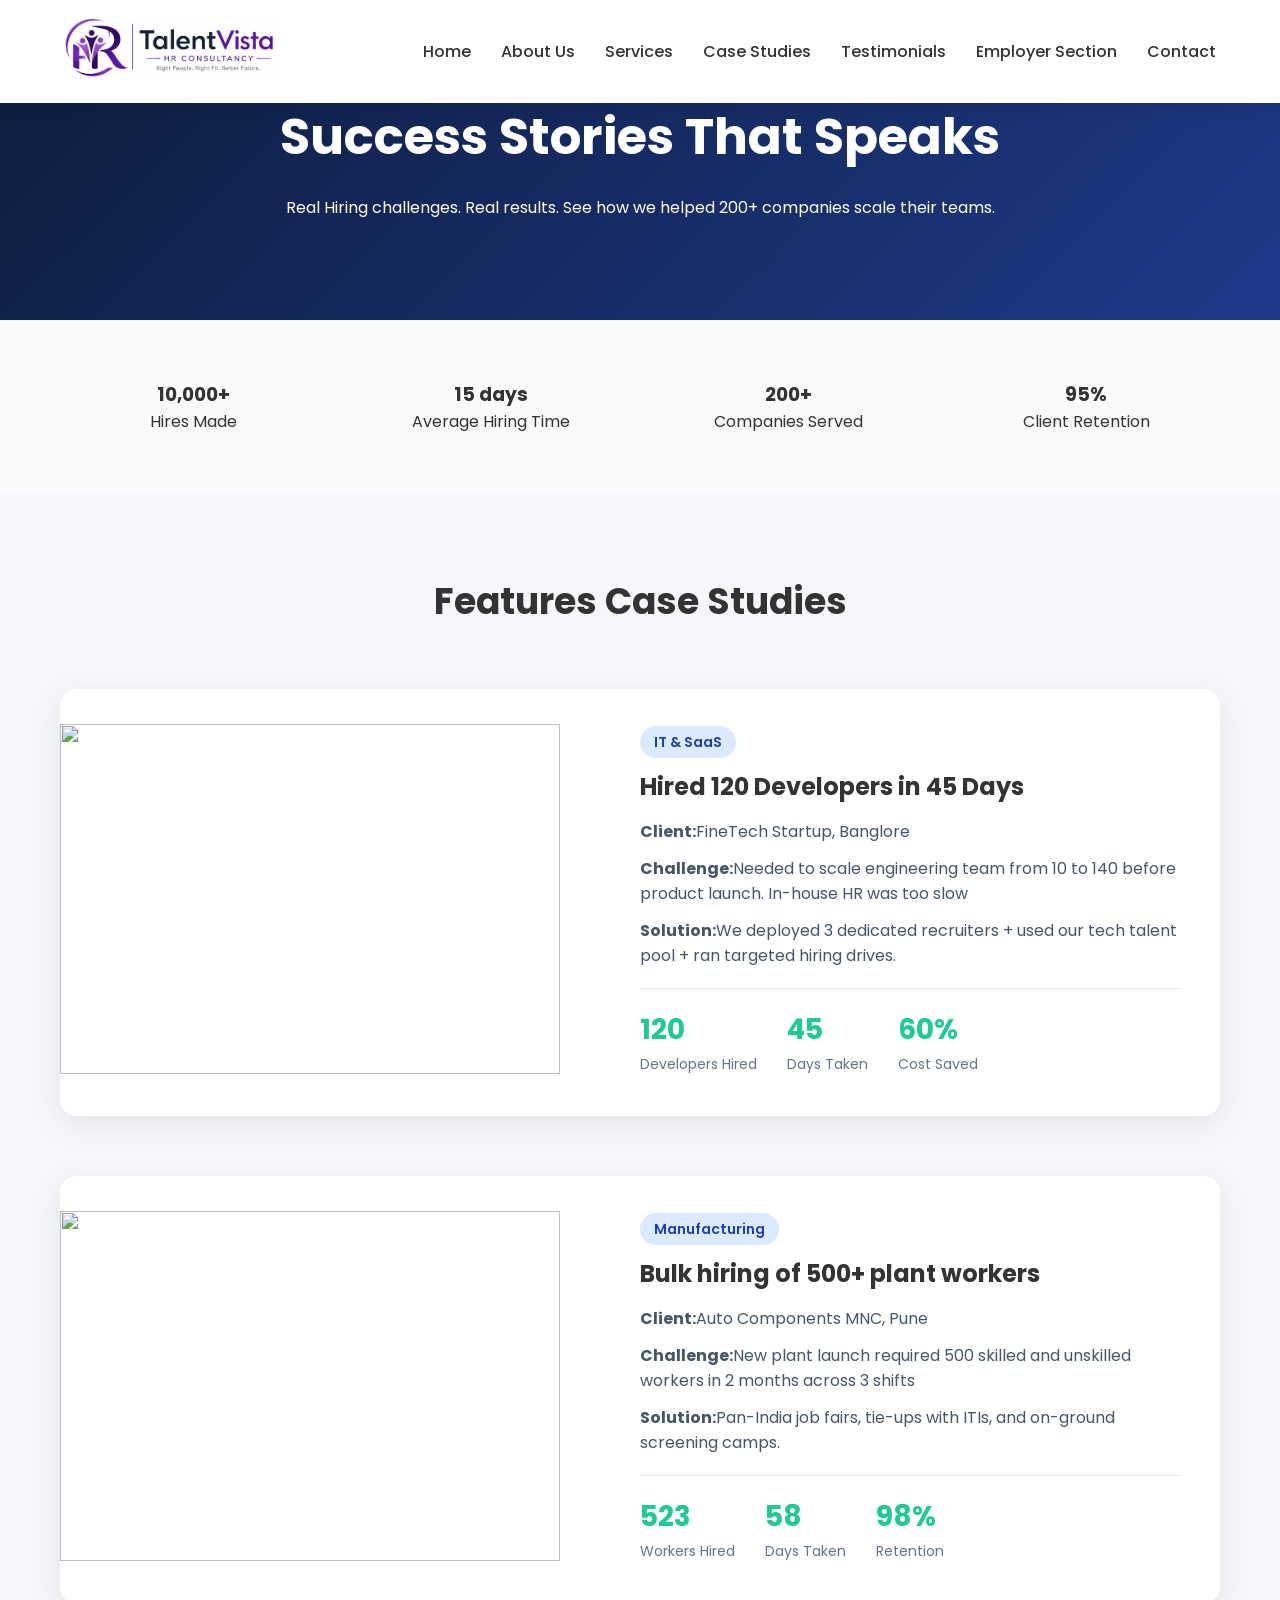
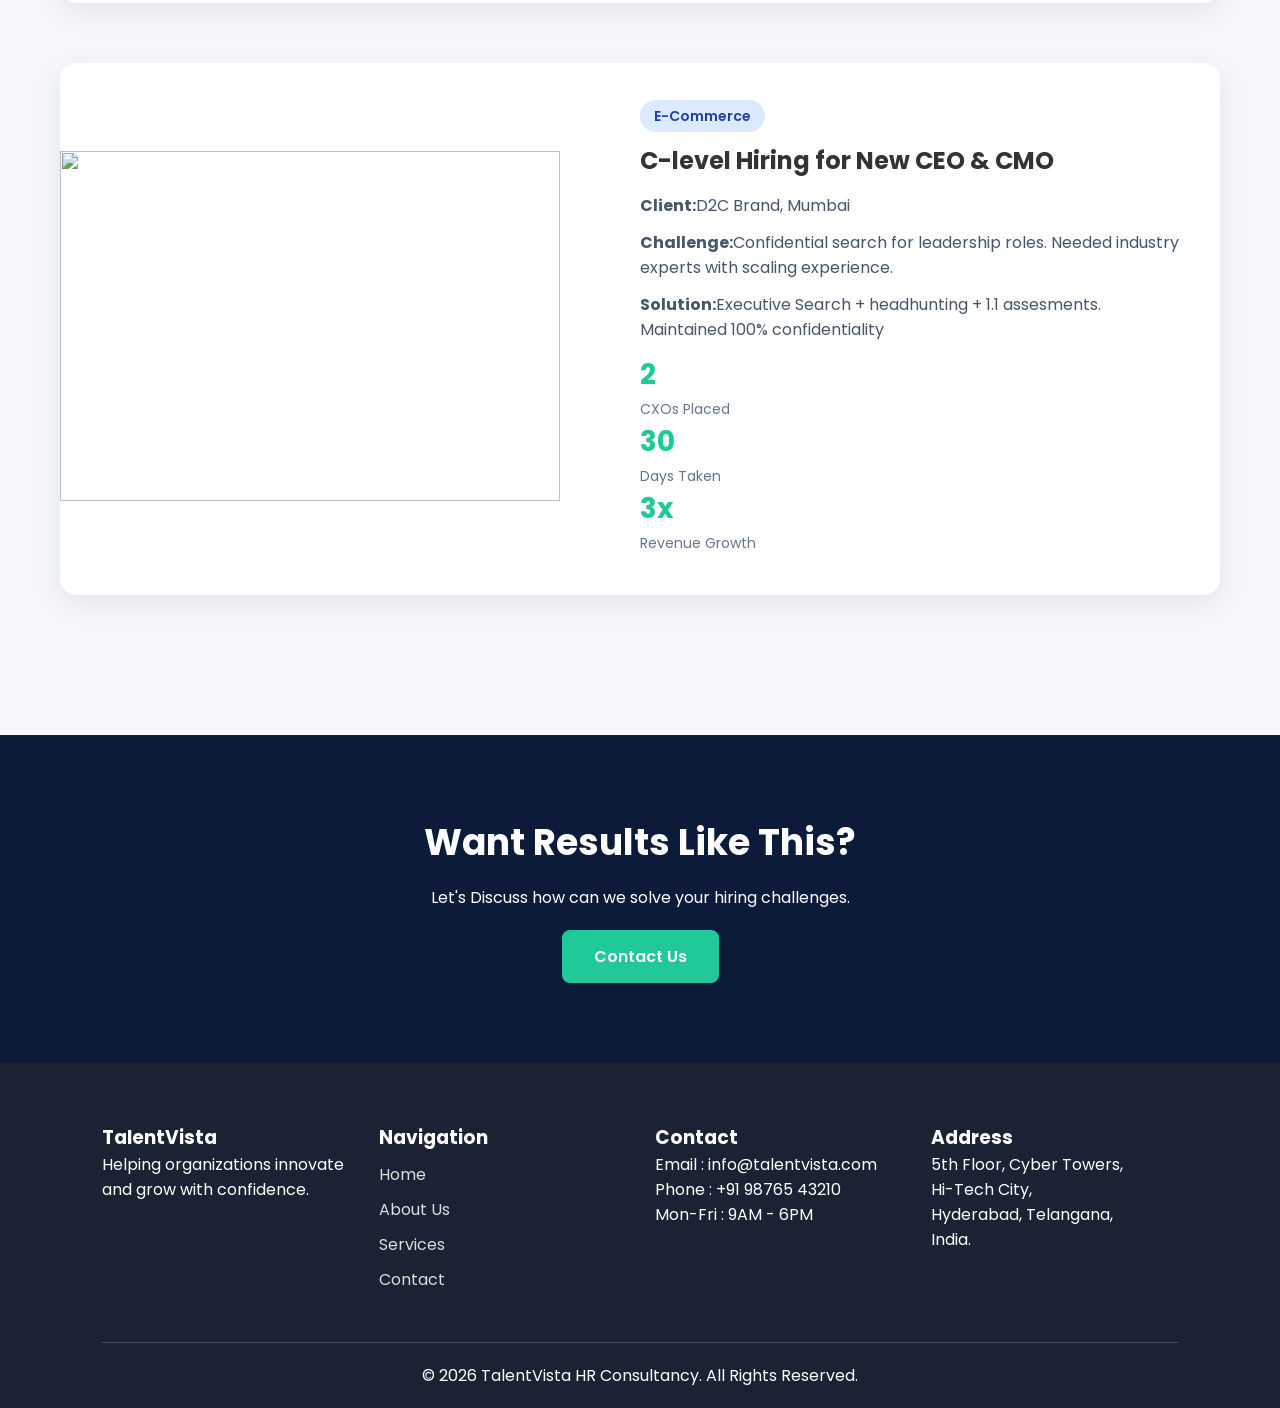
==== case.html @ 6d8c7184 "Rename cases.html to case.html" ====
<!DOCTYPE html>
<html>
    <head>
        <title>Case Studies</title>
        
    <meta charset="UTF-8">
    <meta name="viewport" content="width=device-width, initial-scale=1.0">

    <title>TalentVista</title>
    <link rel="icon" type="image/png" href="inminilogo.png">
    <link rel="preconnect" href="https://fonts.googleapis.com">
    <link rel="preconnect" href="https://fonts.gstatic.com" crossorigin>
    <link rel="stylesheet" href="https://cdnjs.cloudflare.com/ajax/libs/font-awesome/6.5.2/css/all.min.css">
    <link href="https://fonts.googleapis.com/css2?family=Poppins:wght@300;400;500;600;700;800&display=swap" rel="stylesheet">
    <link rel="stylesheet" href="incss.css">

    <style>
        
           *  {
    margin: 0;
    padding: 0;
    box-sizing: border-box;
    font-family: Poppins, sans-serif;
    scroll-behavior: smooth;
}

body {
    background: #f5f7fb;
    color: #333;
}

header {
    position: fixed;
    width: 100%;
    background: white;
    box-shadow: 0 5px 15px rgba(0, 0, 0, .08);
    z-index: 1000;
}

.logo img {
    height: 60px;
    width: auto;
}

.navbar {
    display: flex;
    justify-content: space-between;
    align-items: center;
    padding: 18px 5%;
}

.nav-links {
    display: flex;
    list-style: none;
    gap: 30px;
}

.nav-links a {
    text-decoration: none;
    color: #333;
    font-weight: 500;
    transition: .3s;
}

.nav-links a:hover {
    color: #6F2DBD;
}

footer {
    background: #1B2233;
    color: white;
    padding: 60px 8% 20px;
}

.footer-grid {
    display: grid;
    grid-template-columns: repeat(4, 1fr);
}

.footer-grid a {
    display: block;
    color: #ddd;
    text-decoration: none;
    margin: 10px 0;
}

.copyright {
    margin-top: 40px;
    text-align: center;
    border-top: 1px solid rgba(255, 255, 255, .2);
    padding-top: 20px;
}

.hamburger {
    display: none;
    flex-direction: column;
    gap: 5px;
    cursor: pointer;
}

.hamburger span {
    width: 25px;
    height: 3px;
    background: #333;
}

.container {
    max-width: 1200px;
    margin: 0 auto;
    padding: 0 20px;
}

.case-hero {
    background: linear-gradient(135deg, #0d1b3a 0%, #1e3a8a 100%);
    color:white;
    padding: 100px 20px;
    text-align: center;
}

.case-hero h1 {
    font-size: 50px;
    margin-bottom: 20px;
}

.stats-section {
    padding: 60px 20px;
    background : #f8fafc;

}

.stats-grid {
    display: grid;
    grid-template-columns: repeat(4, 1fr);
    gap: 30px;
    text-align: center;
}

.stat-item h3 {
    font-size: 40px;
    color: #20c997;
}

.stat-item p {
    color: #64748b;
}

.case-section {
    padding: 80px 20px;

}

.case-section h2 {
    text-align: center;
    font-size: 36px;
    margin-bottom: 60px;
}

.case-card {
    display: flex;
    gap: 40px;
    background-color: white;
    border-radius: 16px;
    box-shadow: 0 8px 30px rgba(0,0,0,0.08);
    margin-bottom: 60px;
    overflow: hidden;
    align-items: center;
}

.case-img img{
    width: 500px;
    height: 350px;
    object-fit: cover;
}

.case-content {
    padding: 40px;
    flex: 1;
}

.tag {
    background-color: #dbeafe;
    color: #1e40af;
    padding: 6px 14px;
    border-radius: 20px;
    font-size: 14px;
    font-weight: 600;
}

.case-content h3 {
    font-size: 24px;
    margin: 15px 0;
}

.case-content p {
    color: #475569;
    margin-bottom: 12px;
}

.case-results {
    display: flex;
    gap: 30px;
    margin-top: 20px;
    padding-top: 20px;
    border-top: 1px solid #e2e8f0;
}

.result h4 {
    font-size: 28px;
    color: #20c997;
}

.result span {
    font-size: 14px;
    color: #64748b;
}

.case-cta {
    background-color: #0d1b3a;
    color: white;
    padding: 80px 20px;
    text-align: center;
}

.case-cta h2 {
    font-size: 36px;
    margin-bottom: 15px;
}

.btn-primary {
    background-color: #20c997;
    color: white;
    padding: 14px 32px;
    border-radius: 8px;
    text-decoration: none;
    font-weight: 600;
    display: inline-block;
    margin-top: 20px;
}




@media(max-width:768px) {


    .nav-links {
        position: absolute;
        right: -100%;
        top: 75px;
        width: 100%;
        background: white;
        flex-direction: column;
        text-align: center;
        padding: 30px;
        transition: .4s;
    }

    .nav-links.active {
        right: 0;
    }

    .hamburger {
        display: flex;
    }

    .container {
        width: 100%;
        height:auto;
    }

    .case-hero {
        padding: 50px 20px;
    }

    .case-hero h1 {
        font-size: 36px;
    }

    .stats-grid {
        grid-template-columns: repeat(2, 1fr);
    }

    .case-card {
        flex-direction: column;
    }

    .case-img img{
        width: 100%;
        height: auto;
    }

    .case-content {
        padding: 20px;
    }

    .case-cta h2 {
        font-size: 30px;
    }

    .footer-grid {
        grid-template-columns: repeat(2, 1fr);
    }
}
    </style>
    </head>
    <body>

         <header>

        <nav class="navbar">

            <div class="logo">

            <img src="logo.png" alt="logo"></a>

            </div>

            <ul class="nav-links" id="navLinks">

                <li><a href="index.html">Home</a></li>
                <li><a href="about.html">About Us</a></li>
                <li><a href="services.html">Services</a></li>
                <li><a href="case.html">Case Studies</a></li>
                <li><a href="testimonials.html">Testimonials</a></li>
                <li><a href="employer.html">Employer Section</a></li>
                <li><a href="contact.html">Contact</a></li>

            </ul>

            <div class="hamburger" id="hamburger">
                <span></span>
                <span></span>
                <span></span>
            </div>

        </nav>

    </header>
        <section class="case-hero">
            <div class="container">
                <h1>Success Stories That Speaks</h1>
                <p>Real Hiring challenges. Real results. See how we helped 200+ companies scale their teams.</p>
            </div>
        </section>

        <section class="stats-section">
            <div class="container">
                <div class="stats-grid">
                    <div class="stst-item">
                        <h3>10,000+</h3>
                        <p>Hires Made</p>
                    </div>

                    <div class="stst-item">
                        <h3>15 days</h3>
                        <p>Average Hiring Time</p>
                </div>

                <div class="stst-item">
                    <h3>200+</h3>
                    <p>Companies Served</p>
            </div>

            <div class="stst-item">
                <h3>95% </h3>
                <p>Client Retention</p>
            </div>
                </div>
            </div>
        
        </section>

        <section class="case-section">
            <div class="container">
                <h2>Features Case Studies</h2>

                <div class="case-card">
                    <div class="case-img">
                        <img src="https://img.magnific.com/free-photo/lifestyle-beauty-fashion-people-emotions-concept-young-asian-female-office-manager-ceo-with-pleased-expression-standing-white-background-smiling-with-arms-crossed-chest_1258-59329.jpg?semt=ais_test_b&w=740&q=80">
                        </div>
                        <div class="case-content">
                            <span class="tag">IT & SaaS</span>
                            <h3>Hired 120 Developers in 45 Days</h3>
                            <p><strong>Client:</strong>FineTech Startup, Banglore</p>
                            <p><strong>Challenge:</strong>Needed to scale engineering team from 10 to 140 before product launch. In-house HR was too slow</p>
                            <p><strong>Solution:</strong>We deployed 3 dedicated recruiters + used our tech talent pool + ran targeted hiring drives.</p>
                            <div class="case-results">
                                <div class="result">
                                    <h4>120</h4>
                                    <span>Developers Hired</span>
                                </div>

                                <div class="result">
                                    <h4>45</h4>
                                    <span>Days Taken</span>
                                </div>

                                <div class="result">
                                    <h4>60%</h4>
                                    <span>Cost Saved</span>
                            </div>
                        </div>
                    </div>
                </div>


                <div class="case-card">
                    <div class="case-img">
                        <img src="https://media.istockphoto.com/id/1394347360/photo/confident-young-black-businesswoman-standing-at-a-window-in-an-office-alone.jpg?s=612x612&w=0&k=20&c=tOFptpFTIaBZ8LjQ1NiPrjKXku9AtERuWHOElfBMBvY=">
                    </div>
                    <div class="case-content">
                        <span class="tag">Manufacturing</span>
                        <h3>Bulk hiring of 500+ plant workers</h3>
                        <p><strong>Client:</strong>Auto Components MNC, Pune</p>
                        <p><strong>Challenge:</strong>New plant launch required 500 skilled and unskilled workers in 2 months across 3 shifts</p>
                        <p><strong>Solution:</strong>Pan-India job fairs, tie-ups with ITIs, and on-ground screening camps.</p>
                        <div class="case-results">
                            <div class="result">
                                <h4>523</h4>
                                <span>Workers Hired</span>
                            </div>
                            <div class="result">
                                <h4>58</h4>
                                <span>Days Taken</span>
                            </div>
                            <div class="result">
                                <h4>98%</h4>
                                <span>Retention</span>
                        </div>
                    </div>
                </div>
            </div>

            <div class="case-card">
                <div class="case-img">
                    <img src="https://st2.depositphotos.com/2931363/6569/i/450/depositphotos_65699901-stock-photo-black-man-keeping-arms-crossed.jpg">
                </div>
                <div class="case-content">
                    <span class="tag">E-Commerce</span>
                    <h3>C-level Hiring for New CEO & CMO</h3>
                    <p><strong>Client:</strong>D2C Brand, Mumbai</p>
                    <p><strong>Challenge:</strong>Confidential search for leadership roles. Needed industry experts with scaling experience.</p>
                    <p><strong>Solution:</strong>Executive Search + headhunting + 1.1 assesments. Maintained 100% confidentiality</p>
                    <div class="case-result">
                        <div class="result">
                            <h4>2</h4>
                            <span>CXOs Placed</span>
                        </div>
                        <div class="result">
                            <h4>30</h4>
                            <span>Days Taken</span>
                        </div>
                        <div class="result">
                            <h4>3x</h4>
                            <span>Revenue Growth</span>
                        </div>
                    </div>
                </div>
            </div>
            </div>
        </section>

        <section class="case-cta">
            <div class="container">
                <h2>Want Results Like This?</h2>
                <p>Let's Discuss how can we solve your hiring challenges.</p>
                <a href="contact.html" class="btn-primary">Contact Us</a>
            </div>
        </section>

        
            <footer id="contact">

        <div class="footer-grid">

            <div>

                <h3>TalentVista</h3>

                <p>

                    Helping organizations innovate and grow with confidence.

                </p>

            </div>

            <div>

                <h3>Navigation</h3>

                <a href="index.html">Home</a>

                <a href="about.html">About Us</a>

                <a href="services.html">Services</a>

                <a href="contact.html">Contact</a>

            </div>

            <div>

                <h3>Contact</h3>

                <p>Email : info@talentvista.com</p>

                <p>Phone : +91 98765 43210</p>

                <p>Mon-Fri : 9AM - 6PM</p>

            </div>

            <div>

                <h3>Address</h3>

                <p>

                    5th Floor, Cyber Towers,<br>

                    Hi-Tech City,<br>

                    Hyderabad, Telangana,<br>

                    India.

                </p>

            </div>

        </div>

        <div class="copyright">

            © 2026 TalentVista HR Consultancy. All Rights Reserved.

        </div>

    </footer>

      <script>
          
             const navLinks = document.getElementById("navLinks"); 
             const hamburger = document.getElementById("hamburger");
            
             
            hamburger.addEventListener("click",function(){
                navLinks.classList.toggle("active");
            }); 
    </script>

    </body>
</html>
---- incss.css ----
* {
    margin: 0;
    padding: 0;
    box-sizing: border-box;
    font-family: Poppins, sans-serif;
    scroll-behavior: smooth;
}

body {
    background: #f5f7fb;
    color: #333;
}

header {
    position: fixed;
    width: 100%;
    background: white;
    box-shadow: 0 5px 15px rgba(0, 0, 0, .08);
    z-index: 1000;
}

.logo img {
    height: 60px;
    width: auto;
}

.navbar {
    display: flex;
    justify-content: space-between;
    align-items: center;
    padding: 18px 5%;
}

.nav-links {
    display: flex;
    list-style: none;
    gap: 30px;
}

.nav-links a {
    text-decoration: none;
    color: #333;
    font-weight: 500;
    transition: .3s;
}

.nav-links a:hover {
    color: #6F2DBD;
}

.hero {
    position: relative;
    min-height: 100vh;
    display: flex;
    align-items: center;
    justify-content: center;
    text-align: center;
    padding: 120px 8%;
    overflow: hidden;
    background: url("https://static.vecteezy.com/system/resources/previews/024/162/378/large_2x/[base64].jpg?auto=format&fit=crop&w=1800&q=80") center center/cover no-repeat;
}

.hero-overlay {
    position: absolute;
    inset: 0;
    background: linear-gradient(rgba(5, 20, 45, .82), rgba(5, 20, 45, .82));
}

.hero-content {
    position: relative;
    z-index: 2;
    max-width: 900px;
}

.hero-content h1 {
    font-size: 64px;
    color: #fff;
    line-height: 1.2;
    margin-bottom: 25px;
    font-weight: 700;
}

.hero-content p {
    color: #f5f5f5;
    font-size: 20px;
    line-height: 1.8;
    margin-bottom: 40px;
}

.buttons {
    display: flex;
    justify-content: center;
    gap: 20px;
    flex-wrap: wrap;
}

.btn {
    padding: 15px 35px;
    background: #6F2DBD;
    color: #fff;
    text-decoration: none;
    border-radius: 50px;
    font-weight: 600;
    transition: .35s;
}

.btn:hover {
    transform: translateY(-5px);
    box-shadow: 0 15px 35px rgba(12, 108, 255, .35);
}

.outline {
    background: transparent;
    border: 2px solid #fff;
    color: #fff;
}

.outline:hover {
    background: #fff;
    color: #6F2DBD;
}

.about {
    background: #fff;
}

.about-container {
    display: flex;
    align-items: center;
    justify-content: space-between;
    gap: 60px;
    flex-wrap: wrap;
}

.about-image {
    flex: 1;
    min-width: 320px;
}

.about-image img {
    width: 100%;
    border-radius: 20px;
    box-shadow: 0 20px 50px rgba(0, 0, 0, .15);
    transition: .5s;
}

.about-image img:hover {
    transform: scale(1.04);
}

.about-content {
    flex: 1;
    min-width: 320px;
}

.about-content h2 {
    text-align: left;
    margin-bottom: 20px;
    font-size: 42px;
}

.about-content p {
    margin-bottom: 20px;
    color: #555;
    line-height: 1.8;
}



section {
    padding: 80px 8%;
}

section h2 {
    text-align: center;
    margin-bottom: 40px;
    font-size: 38px;
}

.cards,
.industry-grid,
.stats,
.testimonial-grid,
.footer-grid {
    display: grid;
    gap: 30px;
}

.cards {
    grid-template-columns: repeat(auto-fit, minmax(240px, 1fr));
}

.card {
    background: white;
    padding: 35px;
    border-radius: 18px;
    text-align: center;
    transition: .4s;
}

.card:hover {
    transform: translateY(-10px);
}

.card i {
    font-size: 40px;
    color: #A855F7;
    margin-bottom: 20px;
}

.industry-grid {
    grid-template-columns: repeat(auto-fit, minmax(180px, 1fr));
}

.industry-grid span {
    padding: 25px;
    background: #fc5e02b2;
    border-radius: 15px;
    text-align: center;
    font-weight: 600;
}

.stats {
    grid-template-columns: repeat(auto-fit, minmax(180px, 1fr));
    text-align: center;
    background: #6F2DBD;
    color: white;
}

.counter {
    font-size: 52px;
}

.testimonial-grid {
    grid-template-columns: repeat(auto-fit, minmax(280px, 1fr));
}

.testimonial {
    background: white;
    padding: 30px;
    border-radius: 18px;
}

footer {
    background: #1B2233;
    color: white;
    padding: 60px 8% 20px;
}

.footer-grid {
    grid-template-columns: repeat(auto-fit, minmax(220px, 1fr));
}

.footer-grid a {
    display: block;
    color: #ddd;
    text-decoration: none;
    margin: 10px 0;
}

.copyright {
    margin-top: 40px;
    text-align: center;
    border-top: 1px solid rgba(255, 255, 255, .2);
    padding-top: 20px;
}

.hamburger {
    display: none;
    flex-direction: column;
    gap: 5px;
    cursor: pointer;
}

.hamburger span {
    width: 25px;
    height: 3px;
    background: #333;
}

@media(max-width:768px) {


    .nav-links {
        position: absolute;
        right: -100%;
        top: 75px;
        width: 100%;
        background: white;
        flex-direction: column;
        text-align: center;
        padding: 30px;
        transition: .4s;
    }

    .nav-links.active {
        right: 0;
    }

    .hamburger {
        display: flex;
    }

    .hero {
        min-height: 85vh;
        padding: 120px 25px 80px;
    }

    .hero-content h1 {
        font-size: 40px;
    }

    .hero-content p {
        font-size: 17px;
    }

    .about-container {
        flex-direction: column;
    }

    .about-content {
        text-align: center;
    }

    .about-content h2 {
        text-align: center;
    }


}
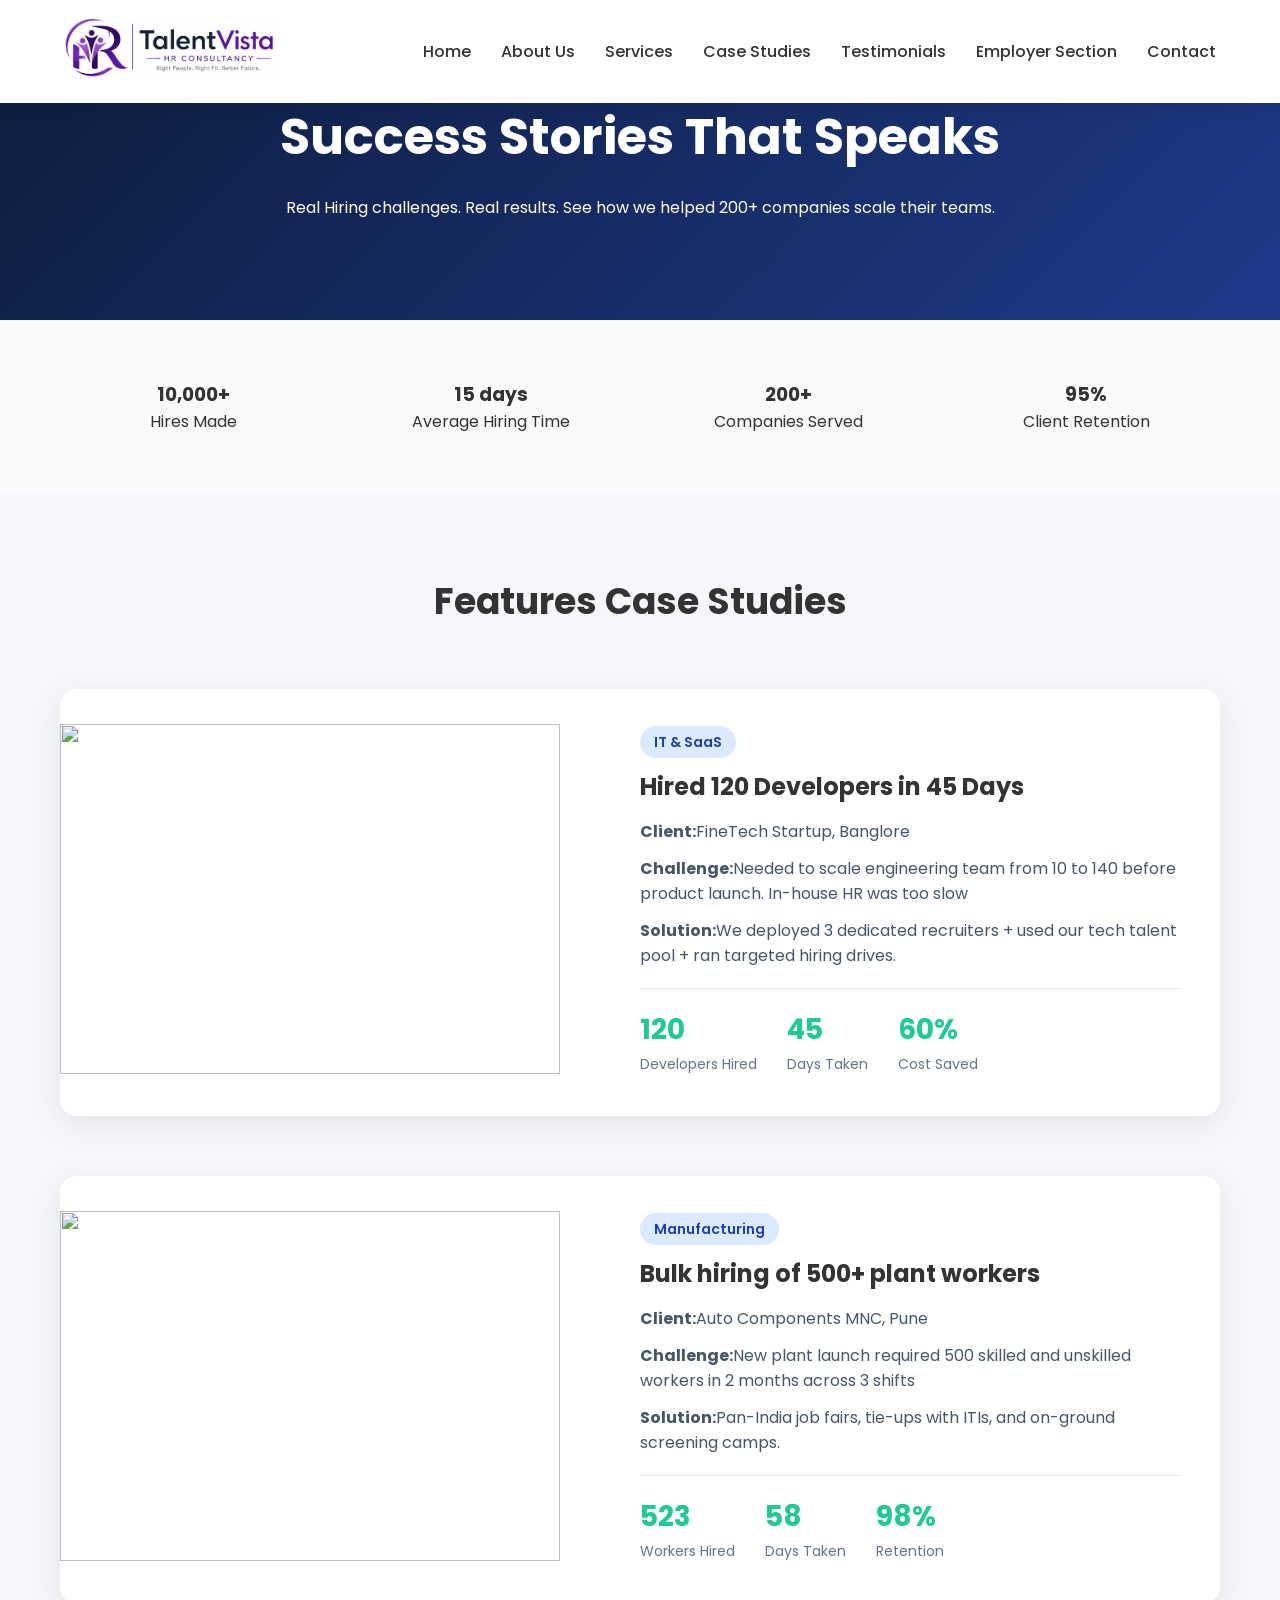
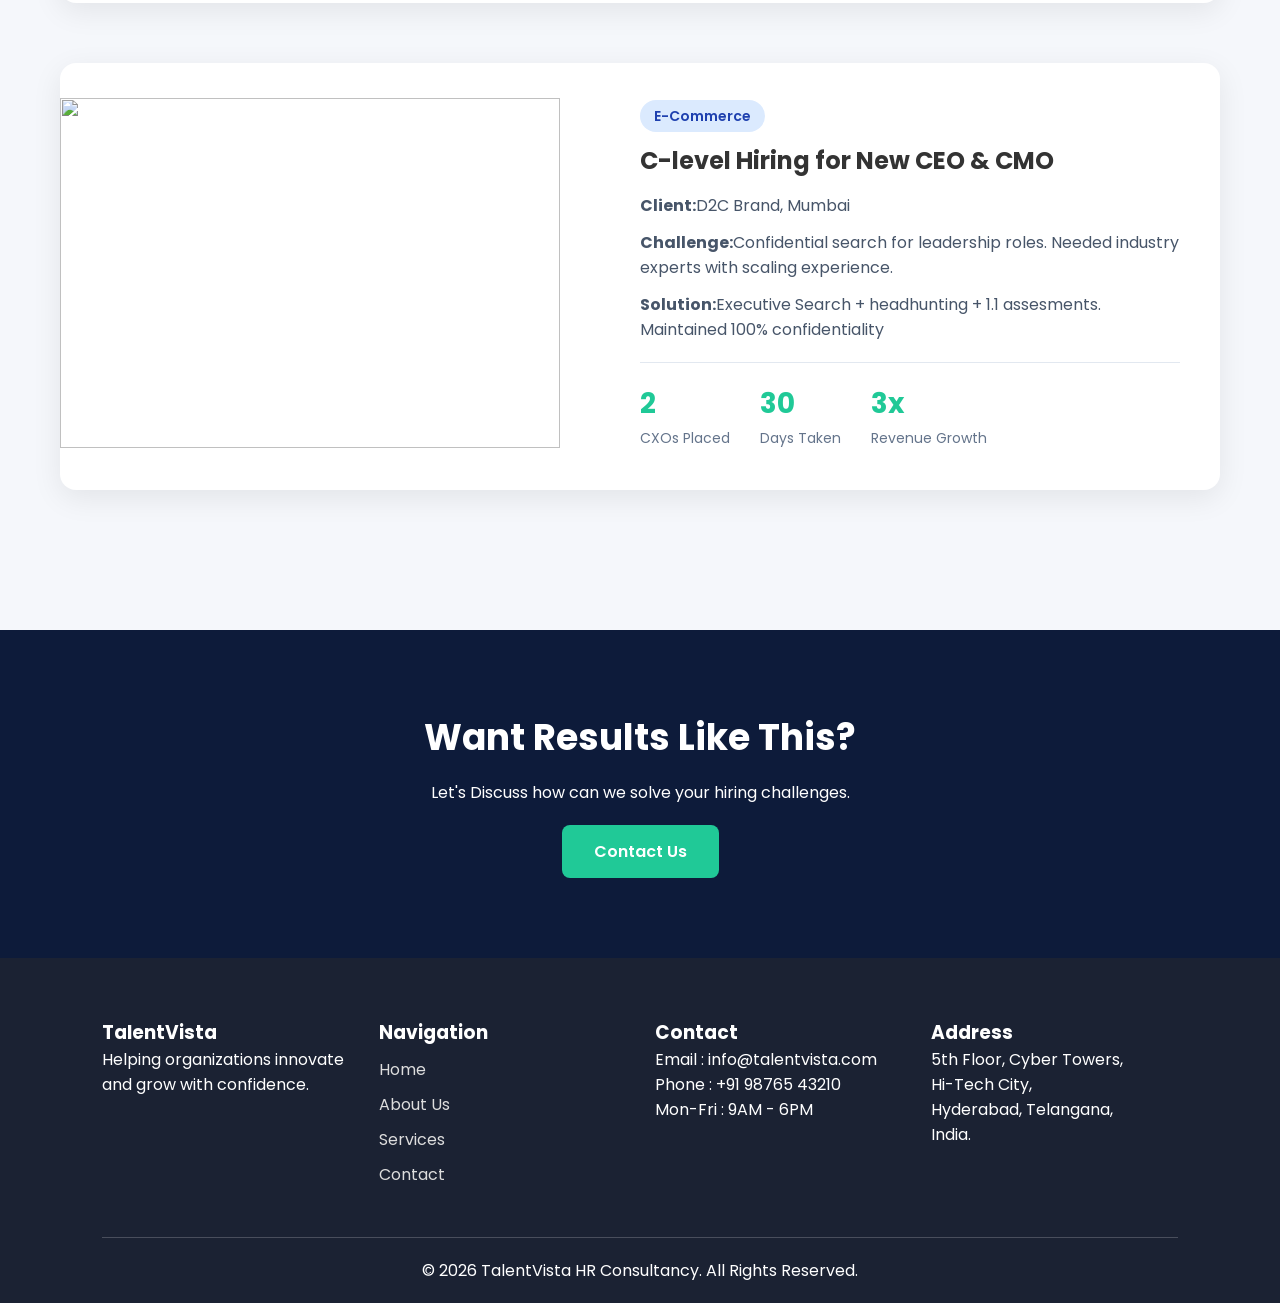
==== commit 1a4540c7: "Rename case-result class to case-results" ====
--- a/case.html
+++ b/case.html
@@ -441,7 +441,7 @@
                     <p><strong>Client:</strong>D2C Brand, Mumbai</p>
                     <p><strong>Challenge:</strong>Confidential search for leadership roles. Needed industry experts with scaling experience.</p>
                     <p><strong>Solution:</strong>Executive Search + headhunting + 1.1 assesments. Maintained 100% confidentiality</p>
-                    <div class="case-result">
+                    <div class="case-results">
                         <div class="result">
                             <h4>2</h4>
                             <span>CXOs Placed</span>
